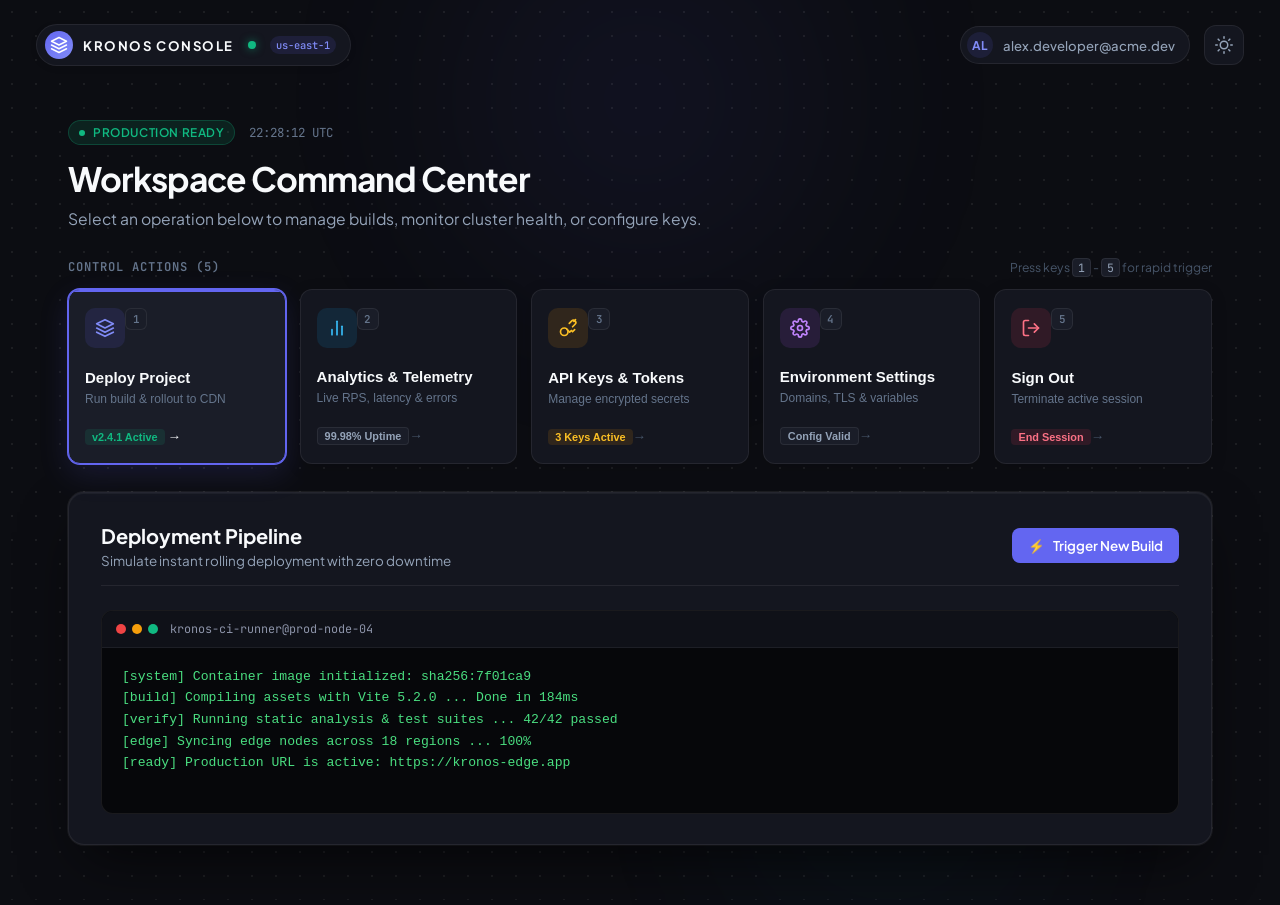
==== dashboard.html @ 4b3dcadc "feat: modern login page with 5-button command center dashboard" ====
<!DOCTYPE html>
<html lang="en">
<head>
  <meta charset="UTF-8">
  <meta name="viewport" content="width=device-width, initial-scale=1.0">
  <title>Command Center — Kronos Console</title>
  <link rel="preconnect" href="https://fonts.googleapis.com">
  <link rel="preconnect" href="https://fonts.gstatic.com" crossorigin>
  <link href="https://fonts.googleapis.com/css2?family=Plus+Jakarta+Sans:wght@400;500;600;700&family=JetBrains+Mono:wght@400;500;600&display=swap" rel="stylesheet">
  <link rel="stylesheet" href="style.css">
  <link rel="stylesheet" href="dashboard.css">
</head>
<body>
  <!-- Ambient background lighting -->
  <div class="ambient-glow glow-1"></div>
  <div class="ambient-glow glow-2"></div>
  <div class="dot-matrix-bg"></div>

  <!-- Top Navigation -->
  <header class="top-nav">
    <div class="brand-pill">
      <span class="brand-logo-mark">
        <svg width="18" height="18" viewBox="0 0 24 24" fill="none">
          <path d="M12 2L2 7L12 12L22 7L12 2Z" stroke="currentColor" stroke-width="2" stroke-linecap="round" stroke-linejoin="round"/>
          <path d="M2 17L12 22L22 17" stroke="currentColor" stroke-width="2" stroke-linecap="round" stroke-linejoin="round"/>
          <path d="M2 12L12 17L22 12" stroke="currentColor" stroke-width="2" stroke-linecap="round" stroke-linejoin="round"/>
        </svg>
      </span>
      <span class="brand-name">KRONOS CONSOLE</span>
      <span class="status-live-dot" title="Cluster Healthy"></span>
      <span class="brand-tag">us-east-1</span>
    </div>

    <div class="nav-right">
      <div class="user-pill" id="userPill">
        <span class="user-avatar-initials" id="userAvatar">AD</span>
        <span class="user-email-text" id="userEmailText">alex.developer@acme.dev</span>
      </div>

      <button id="themeToggleBtn" class="icon-btn" aria-label="Toggle theme" title="Switch Theme">
        <svg class="sun-icon" width="18" height="18" viewBox="0 0 24 24" fill="none" stroke="currentColor" stroke-width="2" stroke-linecap="round" stroke-linejoin="round">
          <circle cx="12" cy="12" r="5"></circle>
          <line x1="12" y1="1" x2="12" y2="3"></line>
          <line x1="12" y1="21" x2="12" y2="23"></line>
          <line x1="4.22" y1="4.22" x2="5.64" y2="5.64"></line>
          <line x1="18.36" y1="18.36" x2="19.78" y2="19.78"></line>
          <line x1="1" y1="12" x2="3" y2="12"></line>
          <line x1="21" y1="12" x2="23" y2="12"></line>
          <line x1="4.22" y1="19.78" x2="5.64" y2="18.36"></line>
          <line x1="18.36" y1="5.64" x2="19.78" y2="4.22"></line>
        </svg>
        <svg class="moon-icon" width="18" height="18" viewBox="0 0 24 24" fill="none" stroke="currentColor" stroke-width="2" stroke-linecap="round" stroke-linejoin="round">
          <path d="M21 12.79A9 9 0 1 1 11.21 3 7 7 0 0 0 21 12.79z"></path>
        </svg>
      </button>
    </div>
  </header>

  <!-- Main Dashboard Hub -->
  <main class="dashboard-wrapper">
    <div class="hub-container">
      
      <!-- Welcome Header -->
      <div class="hub-header">
        <div class="hub-tagline">
          <span class="badge-status">
            <span class="pulse-indicator"></span> Production Ready
          </span>
          <span class="hub-time" id="hubClock">14:38 UTC</span>
        </div>
        <h1 class="hub-title">Workspace Command Center</h1>
        <p class="hub-description">
          Select an operation below to manage builds, monitor cluster health, or configure keys.
        </p>
      </div>

      <!-- 5 Primary Action Buttons Grid -->
      <section class="action-buttons-section" aria-label="Quick Actions">
        <div class="actions-header-row">
          <span class="section-title">CONTROL ACTIONS (5)</span>
          <span class="shortcut-tip">Press keys <kbd>1</kbd> - <kbd>5</kbd> for rapid trigger</span>
        </div>

        <div class="action-grid">
          
          <!-- BUTTON 1: Deploy -->
          <button type="button" class="action-card btn-action-1 active" id="btnAction1" data-action="deploy">
            <div class="action-top">
              <div class="action-icon-box icon-deploy">
                <svg width="20" height="20" viewBox="0 0 24 24" fill="none" stroke="currentColor" stroke-width="2" stroke-linecap="round" stroke-linejoin="round">
                  <path d="M12 2L2 7L12 12L22 7L12 2Z"></path>
                  <path d="M2 17L12 22L22 17"></path>
                  <path d="M2 12L12 17L22 12"></path>
                </svg>
              </div>
              <span class="key-chip">1</span>
            </div>
            <div class="action-info">
              <span class="action-label">Deploy Project</span>
              <span class="action-desc">Run build & rollout to CDN</span>
            </div>
            <div class="action-footer">
              <span class="status-chip success">v2.4.1 Active</span>
              <span class="arrow-indicator">→</span>
            </div>
          </button>

          <!-- BUTTON 2: Analytics -->
          <button type="button" class="action-card btn-action-2" id="btnAction2" data-action="analytics">
            <div class="action-top">
              <div class="action-icon-box icon-analytics">
                <svg width="20" height="20" viewBox="0 0 24 24" fill="none" stroke="currentColor" stroke-width="2" stroke-linecap="round" stroke-linejoin="round">
                  <line x1="18" y1="20" x2="18" y2="10"></line>
                  <line x1="12" y1="20" x2="12" y2="4"></line>
                  <line x1="6" y1="20" x2="6" y2="14"></line>
                </svg>
              </div>
              <span class="key-chip">2</span>
            </div>
            <div class="action-info">
              <span class="action-label">Analytics & Telemetry</span>
              <span class="action-desc">Live RPS, latency & errors</span>
            </div>
            <div class="action-footer">
              <span class="status-chip neutral">99.98% Uptime</span>
              <span class="arrow-indicator">→</span>
            </div>
          </button>

          <!-- BUTTON 3: API Keys -->
          <button type="button" class="action-card btn-action-3" id="btnAction3" data-action="apikeys">
            <div class="action-top">
              <div class="action-icon-box icon-keys">
                <svg width="20" height="20" viewBox="0 0 24 24" fill="none" stroke="currentColor" stroke-width="2" stroke-linecap="round" stroke-linejoin="round">
                  <path d="M21 2l-2 2m-1.5 6.5l3-3a2.828 2.828 0 0 0-4-4l-3 3"></path>
                  <circle cx="7.5" cy="16.5" r="4.5"></circle>
                  <path d="M10.5 13.5L14 17l2-2 1.5 1.5 2.5-2.5"></path>
                </svg>
              </div>
              <span class="key-chip">3</span>
            </div>
            <div class="action-info">
              <span class="action-label">API Keys & Tokens</span>
              <span class="action-desc">Manage encrypted secrets</span>
            </div>
            <div class="action-footer">
              <span class="status-chip warn">3 Keys Active</span>
              <span class="arrow-indicator">→</span>
            </div>
          </button>

          <!-- BUTTON 4: Settings -->
          <button type="button" class="action-card btn-action-4" id="btnAction4" data-action="settings">
            <div class="action-top">
              <div class="action-icon-box icon-settings">
                <svg width="20" height="20" viewBox="0 0 24 24" fill="none" stroke="currentColor" stroke-width="2" stroke-linecap="round" stroke-linejoin="round">
                  <circle cx="12" cy="12" r="3"></circle>
                  <path d="M19.4 15a1.65 1.65 0 0 0 .33 1.82l.06.06a2 2 0 0 1 0 2.83 2 2 0 0 1-2.83 0l-.06-.06a1.65 1.65 0 0 0-1.82-.33 1.65 1.65 0 0 0-1 1.51V21a2 2 0 0 1-2 2 2 2 0 0 1-2-2v-.09A1.65 1.65 0 0 0 9 19.4a1.65 1.65 0 0 0-1.82.33l-.06.06a2 2 0 0 1-2.83 0 2 2 0 0 1 0-2.83l.06-.06a1.65 1.65 0 0 0 .33-1.82 1.65 1.65 0 0 0-1.51-1H3a2 2 0 0 1-2-2 2 2 0 0 1 2-2h.09A1.65 1.65 0 0 0 4.6 9a1.65 1.65 0 0 0-.33-1.82l-.06-.06a2 2 0 0 1 0-2.83 2 2 0 0 1 2.83 0l.06.06a1.65 1.65 0 0 0 1.82.33H9a1.65 1.65 0 0 0 1-1.51V3a2 2 0 0 1 2-2 2 2 0 0 1 2 2v.09a1.65 1.65 0 0 0 1 1.51 1.65 1.65 0 0 0 1.82-.33l.06-.06a2 2 0 0 1 2.83 0 2 2 0 0 1 0 2.83l-.06.06a1.65 1.65 0 0 0-.33 1.82V9a1.65 1.65 0 0 0 1.51 1H21a2 2 0 0 1 2 2 2 2 0 0 1-2 2h-.09a1.65 1.65 0 0 0-1.51 1z"></path>
                </svg>
              </div>
              <span class="key-chip">4</span>
            </div>
            <div class="action-info">
              <span class="action-label">Environment Settings</span>
              <span class="action-desc">Domains, TLS & variables</span>
            </div>
            <div class="action-footer">
              <span class="status-chip neutral">Config Valid</span>
              <span class="arrow-indicator">→</span>
            </div>
          </button>

          <!-- BUTTON 5: Sign Out -->
          <button type="button" class="action-card btn-action-5" id="btnAction5" data-action="signout">
            <div class="action-top">
              <div class="action-icon-box icon-logout">
                <svg width="20" height="20" viewBox="0 0 24 24" fill="none" stroke="currentColor" stroke-width="2" stroke-linecap="round" stroke-linejoin="round">
                  <path d="M9 21H5a2 2 0 0 1-2-2V5a2 2 0 0 1 2-2h4"></path>
                  <polyline points="16 17 21 12 16 7"></polyline>
                  <line x1="21" y1="12" x2="9" y2="12"></line>
                </svg>
              </div>
              <span class="key-chip">5</span>
            </div>
            <div class="action-info">
              <span class="action-label">Sign Out</span>
              <span class="action-desc">Terminate active session</span>
            </div>
            <div class="action-footer">
              <span class="status-chip danger">End Session</span>
              <span class="arrow-indicator">→</span>
            </div>
          </button>

        </div>
      </section>

      <!-- Dynamic Interactive View Panel -->
      <section class="dynamic-panel" id="dynamicPanel">
        
        <!-- Panel 1: Deploy Console -->
        <div class="panel-view active" id="view-deploy">
          <div class="panel-header">
            <div>
              <h3>Deployment Pipeline</h3>
              <p>Simulate instant rolling deployment with zero downtime</p>
            </div>
            <button class="panel-action-btn" id="triggerDeployBtn">
              <span class="btn-icon">⚡</span>
              <span>Trigger New Build</span>
            </button>
          </div>
          <div class="console-box">
            <div class="console-header">
              <span class="console-dots"><span></span><span></span><span></span></span>
              <span class="console-title">kronos-ci-runner@prod-node-04</span>
            </div>
            <pre class="console-output" id="consoleOutput">
[system] Container image initialized: sha256:7f01ca9
[build] Compiling assets with Vite 5.2.0 ... Done in 184ms
[verify] Running static analysis & test suites ... 42/42 passed
[edge] Syncing edge nodes across 18 regions ... 100%
[ready] Production URL is active: https://kronos-edge.app
            </pre>
          </div>
        </div>

        <!-- Panel 2: Analytics -->
        <div class="panel-view" id="view-analytics">
          <div class="panel-header">
            <div>
              <h3>Real-Time Metrics</h3>
              <p>Telemetry recorded over the last 60 minutes</p>
            </div>
            <button class="panel-action-btn" id="refreshStatsBtn">
              <span>↻ Refresh Metrics</span>
            </button>
          </div>
          <div class="metrics-grid">
            <div class="metric-card">
              <span class="metric-title">Total Requests</span>
              <span class="metric-value" id="valRequests">1,482,900</span>
              <span class="metric-delta positive">↑ 14.2% vs yesterday</span>
            </div>
            <div class="metric-card">
              <span class="metric-title">Average Latency</span>
              <span class="metric-value" id="valLatency">18.4 ms</span>
              <span class="metric-delta positive">↓ 3.1ms faster</span>
            </div>
            <div class="metric-card">
              <span class="metric-title">HTTP 5xx Errors</span>
              <span class="metric-value">0.002%</span>
              <span class="metric-delta positive">Stable & Healthy</span>
            </div>
          </div>
        </div>

        <!-- Panel 3: API Keys -->
        <div class="panel-view" id="view-apikeys">
          <div class="panel-header">
            <div>
              <h3>Active Secret Keys</h3>
              <p>Keys allow authenticated access to the Kronos Developer API</p>
            </div>
            <button class="panel-action-btn" id="generateKeyBtn">
              <span>+ Generate New Key</span>
            </button>
          </div>
          <div class="keys-list">
            <div class="key-row">
              <div class="key-details">
                <span class="key-name">Production Main Key</span>
                <span class="key-value" id="secretKeyDisplay">kr_live_948f219b••••••••••••••••</span>
              </div>
              <button class="btn-copy-key" id="copyKeyBtn">Copy Key</button>
            </div>
          </div>
        </div>

        <!-- Panel 4: Settings -->
        <div class="panel-view" id="view-settings">
          <div class="panel-header">
            <div>
              <h3>Environment Configuration</h3>
              <p>Manage cluster variables, maintenance mode, and webhook alerts</p>
            </div>
          </div>
          <div class="settings-list">
            <div class="setting-item">
              <div>
                <strong>Automated Rollback</strong>
                <p>Rolls back immediately if 5xx error spikes exceed 0.5%</p>
              </div>
              <label class="switch">
                <input type="checkbox" checked id="toggleRollback">
                <span class="slider"></span>
              </label>
            </div>
            <div class="setting-item">
              <div>
                <strong>Force HTTPS / HSTS Preload</strong>
                <p>Enforce strict TLS encryption on all apex and subdomains</p>
              </div>
              <label class="switch">
                <input type="checkbox" checked id="toggleHttps">
                <span class="slider"></span>
              </label>
            </div>
          </div>
        </div>

        <!-- Panel 5: Sign Out Notice -->
        <div class="panel-view" id="view-signout">
          <div class="signout-confirm-card">
            <div class="signout-icon-large">
              <svg width="28" height="28" viewBox="0 0 24 24" fill="none" stroke="currentColor" stroke-width="2" stroke-linecap="round" stroke-linejoin="round">
                <path d="M9 21H5a2 2 0 0 1-2-2V5a2 2 0 0 1 2-2h4"></path>
                <polyline points="16 17 21 12 16 7"></polyline>
                <line x1="21" y1="12" x2="9" y2="12"></line>
              </svg>
            </div>
            <h3>Ready to log out?</h3>
            <p>Your session tokens will be cleared and you'll return to the login screen.</p>
            <div class="signout-actions">
              <button class="btn-cancel" id="btnCancelSignOut">Stay Logged In</button>
              <button class="btn-confirm-signout" id="btnConfirmSignOut">Confirm Sign Out</button>
            </div>
          </div>
        </div>

      </section>

    </div>

    <!-- Live Toast Container -->
    <div id="toastContainer" class="toast-container" aria-live="polite"></div>
  </main>

  <script src="dashboard.js"></script>
</body>
</html>
---- style.css ----
/* =========================================================
   CRAFTED DESIGN SYSTEM & MODERN UI TOKENS
   Inspired by Linear, Raycast, & Stripe design engineering
   ========================================================= */

:root {
  /* Color Palette - Dark by Default (High Craft & Contrast) */
  --bg-main: #0c0d12;
  --bg-surface: #14161f;
  --bg-surface-elevated: #1a1d28;
  --bg-input: #10121a;
  --bg-input-focus: #151822;

  --border-subtle: rgba(255, 255, 255, 0.07);
  --border-medium: rgba(255, 255, 255, 0.12);
  --border-focus: #6366f1;
  --border-focus-glow: rgba(99, 102, 241, 0.25);

  --text-primary: #f8fafc;
  --text-secondary: #94a3b8;
  --text-muted: #64748b;
  --text-subtle: #475569;

  --accent-primary: #6366f1;
  --accent-hover: #4f46e5;
  --accent-light: rgba(99, 102, 241, 0.12);
  --accent-text: #818cf8;

  --danger: #f43f5e;
  --danger-bg: rgba(244, 63, 94, 0.1);
  --danger-border: rgba(244, 63, 94, 0.3);

  --success: #10b981;
  --success-bg: rgba(16, 185, 129, 0.1);

  --warning: #f59e0b;

  --shadow-card: 0 25px 60px -15px rgba(0, 0, 0, 0.65), 
                 0 0 0 1px var(--border-subtle),
                 0 1px 1px 0 rgba(255, 255, 255, 0.05) inset;
  --shadow-btn: 0 4px 12px rgba(99, 102, 241, 0.35), 0 1px 2px rgba(0, 0, 0, 0.4);

  --radius-sm: 8px;
  --radius-md: 12px;
  --radius-lg: 16px;
  --radius-full: 9999px;

  --font-sans: 'Plus Jakarta Sans', -apple-system, BlinkMacSystemFont, 'Segoe UI', Roboto, sans-serif;
  --font-mono: 'JetBrains Mono', monospace;

  --ease-spring: cubic-bezier(0.16, 1, 0.3, 1);
  --transition-fast: 0.15s ease;
  --transition-normal: 0.22s var(--ease-spring);
}

/* Light Theme Variables */
[data-theme="light"] {
  --bg-main: #f8fafc;
  --bg-surface: #ffffff;
  --bg-surface-elevated: #f1f5f9;
  --bg-input: #f8fafc;
  --bg-input-focus: #ffffff;

  --border-subtle: rgba(0, 0, 0, 0.07);
  --border-medium: rgba(0, 0, 0, 0.12);
  --border-focus: #4f46e5;
  --border-focus-glow: rgba(79, 70, 229, 0.18);

  --text-primary: #0f172a;
  --text-secondary: #475569;
  --text-muted: #64748b;
  --text-subtle: #94a3b8;

  --accent-primary: #4f46e5;
  --accent-hover: #4338ca;
  --accent-light: rgba(79, 70, 229, 0.08);
  --accent-text: #4f46e5;

  --shadow-card: 0 20px 45px -10px rgba(15, 23, 42, 0.08), 
                 0 0 0 1px rgba(0, 0, 0, 0.06),
                 0 1px 2px rgba(0, 0, 0, 0.03);
  --shadow-btn: 0 4px 14px rgba(79, 70, 229, 0.28);
}

/* Base Resets */
*, *::before, *::after {
  box-sizing: border-box;
  margin: 0;
  padding: 0;
}

body {
  font-family: var(--font-sans);
  background-color: var(--bg-main);
  color: var(--text-primary);
  min-height: 100vh;
  display: flex;
  flex-direction: column;
  position: relative;
  overflow-x: hidden;
  -webkit-font-smoothing: antialiased;
  -moz-osx-font-smoothing: grayscale;
  transition: background-color 0.3s ease, color 0.3s ease;
}

/* Background Atmosphere */
.dot-matrix-bg {
  position: fixed;
  inset: 0;
  background-image: radial-gradient(rgba(255, 255, 255, 0.07) 1px, transparent 1px);
  background-size: 24px 24px;
  pointer-events: none;
  z-index: 0;
}

[data-theme="light"] .dot-matrix-bg {
  background-image: radial-gradient(rgba(15, 23, 42, 0.05) 1px, transparent 1px);
}

.ambient-glow {
  position: fixed;
  border-radius: 50%;
  filter: blur(120px);
  opacity: 0.45;
  pointer-events: none;
  z-index: 0;
}

.glow-1 {
  width: 500px;
  height: 500px;
  background: radial-gradient(circle, rgba(99, 102, 241, 0.3), transparent 70%);
  top: -150px;
  left: 50%;
  transform: translateX(-50%);
}

.glow-2 {
  width: 400px;
  height: 400px;
  background: radial-gradient(circle, rgba(14, 165, 233, 0.2), transparent 70%);
  bottom: -100px;
  right: 15%;
}

[data-theme="light"] .ambient-glow {
  opacity: 0.25;
}

/* Top Navigation Bar */
.top-nav {
  position: relative;
  z-index: 10;
  display: flex;
  justify-content: space-between;
  align-items: center;
  padding: 24px 36px;
  max-width: 1400px;
  margin: 0 auto;
  width: 100%;
}

.brand-pill {
  display: inline-flex;
  align-items: center;
  gap: 10px;
  padding: 6px 14px 6px 8px;
  border-radius: var(--radius-full);
  background: var(--bg-surface);
  border: 1px solid var(--border-subtle);
  box-shadow: 0 2px 6px rgba(0, 0, 0, 0.1);
}

.brand-logo-mark {
  width: 28px;
  height: 28px;
  border-radius: 50%;
  background: linear-gradient(135deg, #6366f1, #818cf8);
  display: flex;
  align-items: center;
  justify-content: center;
  color: #fff;
}

.brand-name {
  font-size: 0.82rem;
  font-weight: 700;
  letter-spacing: 0.12em;
  color: var(--text-primary);
}

.brand-tag {
  font-family: var(--font-mono);
  font-size: 0.65rem;
  padding: 2px 6px;
  border-radius: var(--radius-full);
  background: var(--accent-light);
  color: var(--accent-text);
  font-weight: 500;
}

.icon-btn {
  background: var(--bg-surface);
  border: 1px solid var(--border-subtle);
  color: var(--text-secondary);
  width: 40px;
  height: 40px;
  border-radius: var(--radius-md);
  cursor: pointer;
  display: flex;
  align-items: center;
  justify-content: center;
  transition: all var(--transition-fast);
}

.icon-btn:hover {
  color: var(--text-primary);
  border-color: var(--border-medium);
  transform: translateY(-1px);
}

[data-theme="dark"] .sun-icon { display: block; }
[data-theme="dark"] .moon-icon { display: none; }
[data-theme="light"] .sun-icon { display: none; }
[data-theme="light"] .moon-icon { display: block; }

/* Page Wrapper */
.page-wrapper {
  position: relative;
  z-index: 5;
  flex: 1;
  display: flex;
  align-items: center;
  justify-content: center;
  padding: 20px 20px 50px;
}

/* Auth Card */
.auth-card {
  width: 100%;
  max-width: 440px;
  background: var(--bg-surface);
  border-radius: var(--radius-lg);
  box-shadow: var(--shadow-card);
  padding: 40px 36px 32px;
  border: 1px solid var(--border-subtle);
  position: relative;
  backdrop-filter: blur(16px);
  -webkit-backdrop-filter: blur(16px);
  animation: cardFadeUp 0.5s var(--ease-spring);
}

@keyframes cardFadeUp {
  from {
    opacity: 0;
    transform: translateY(18px) scale(0.985);
  }
  to {
    opacity: 1;
    transform: translateY(0) scale(1);
  }
}

/* Card Header */
.card-header {
  text-align: center;
  margin-bottom: 26px;
}

.avatar-ring {
  width: 54px;
  height: 54px;
  margin: 0 auto 16px;
  border-radius: 50%;
  padding: 2px;
  background: linear-gradient(180deg, var(--border-medium), transparent);
  display: flex;
  align-items: center;
  justify-content: center;
}

.avatar-inner {
  width: 100%;
  height: 100%;
  border-radius: 50%;
  background: var(--bg-surface-elevated);
  display: flex;
  align-items: center;
  justify-content: center;
  color: var(--accent-text);
}

.card-title {
  font-size: 1.55rem;
  font-weight: 700;
  letter-spacing: -0.025em;
  color: var(--text-primary);
  margin-bottom: 6px;
}

.card-subtitle {
  font-size: 0.88rem;
  color: var(--text-secondary);
  line-height: 1.45;
}

/* Tab Switcher */
.tab-switcher {
  display: flex;
  background: var(--bg-surface-elevated);
  padding: 4px;
  border-radius: var(--radius-md);
  margin-bottom: 24px;
  border: 1px solid var(--border-subtle);
  gap: 4px;
}

.tab-btn {
  flex: 1;
  display: inline-flex;
  align-items: center;
  justify-content: center;
  gap: 8px;
  padding: 8px 12px;
  font-size: 0.82rem;
  font-weight: 600;
  font-family: inherit;
  color: var(--text-muted);
  background: transparent;
  border: none;
  border-radius: 8px;
  cursor: pointer;
  transition: all var(--transition-fast);
}

.tab-btn:hover {
  color: var(--text-primary);
}

.tab-btn.active {
  background: var(--bg-surface);
  color: var(--text-primary);
  box-shadow: 0 2px 6px rgba(0, 0, 0, 0.15), 0 0 0 1px var(--border-subtle);
}

.badge-fast {
  font-family: var(--font-mono);
  font-size: 0.65rem;
  background: var(--accent-light);
  color: var(--accent-text);
  padding: 1px 6px;
  border-radius: 4px;
  font-weight: 600;
}

/* Social Buttons */
.social-row {
  display: grid;
  grid-template-columns: 1fr 1fr;
  gap: 12px;
  margin-bottom: 22px;
}

.btn-social {
  display: inline-flex;
  align-items: center;
  justify-content: center;
  gap: 10px;
  height: 42px;
  background: var(--bg-surface-elevated);
  border: 1px solid var(--border-subtle);
  border-radius: var(--radius-md);
  color: var(--text-primary);
  font-family: inherit;
  font-size: 0.86rem;
  font-weight: 500;
  cursor: pointer;
  transition: all var(--transition-fast);
}

.btn-social:hover {
  background: var(--bg-input-focus);
  border-color: var(--border-medium);
  transform: translateY(-1px);
}

.btn-social:active {
  transform: translateY(0);
}

/* Divider */
.divider {
  display: flex;
  align-items: center;
  text-align: center;
  margin: 20px 0 24px;
}

.divider::before,
.divider::after {
  content: '';
  flex: 1;
  border-bottom: 1px solid var(--border-subtle);
}

.divider span {
  padding: 0 14px;
  font-size: 0.75rem;
  text-transform: uppercase;
  letter-spacing: 0.06em;
  color: var(--text-subtle);
  font-weight: 500;
}

/* Form Groups */
.auth-form {
  display: flex;
  flex-direction: column;
  gap: 18px;
}

.auth-form.hidden {
  display: none;
}

.form-group {
  display: flex;
  flex-direction: column;
  gap: 7px;
  position: relative;
}

.label-row {
  display: flex;
  justify-content: space-between;
  align-items: baseline;
}

.label-row label {
  font-size: 0.83rem;
  font-weight: 600;
  color: var(--text-secondary);
}

.input-hint {
  font-size: 0.73rem;
  font-family: var(--font-mono);
  color: var(--text-subtle);
}

.forgot-link {
  font-size: 0.78rem;
  color: var(--accent-text);
  text-decoration: none;
  font-weight: 500;
  transition: color var(--transition-fast);
}

.forgot-link:hover {
  text-decoration: underline;
  color: var(--text-primary);
}

/* Inputs & Icons */
.input-wrapper {
  position: relative;
  display: flex;
  align-items: center;
}

.input-icon {
  position: absolute;
  left: 14px;
  color: var(--text-muted);
  pointer-events: none;
  display: flex;
  align-items: center;
  justify-content: center;
  transition: color var(--transition-fast);
}

.input-wrapper input {
  width: 100%;
  height: 44px;
  padding: 0 42px 0 42px;
  background-color: var(--bg-input);
  border: 1px solid var(--border-subtle);
  border-radius: var(--radius-md);
  font-family: inherit;
  font-size: 0.92rem;
  color: var(--text-primary);
  outline: none;
  transition: all var(--transition-fast);
}

.input-wrapper input::placeholder {
  color: var(--text-subtle);
  font-size: 0.88rem;
}

.input-wrapper input:hover {
  border-color: var(--border-medium);
}

.input-wrapper input:focus {
  background-color: var(--bg-input-focus);
  border-color: var(--border-focus);
  box-shadow: 0 0 0 3px var(--border-focus-glow);
}

.input-wrapper input:focus ~ .input-icon {
  color: var(--accent-primary);
}

/* Password Eye Button */
.btn-toggle-eye {
  position: absolute;
  right: 12px;
  background: transparent;
  border: none;
  color: var(--text-muted);
  cursor: pointer;
  display: flex;
  align-items: center;
  justify-content: center;
  padding: 6px;
  border-radius: 6px;
  transition: color var(--transition-fast);
}

.btn-toggle-eye:hover {
  color: var(--text-primary);
}

.btn-toggle-eye .eye-show { display: block; }
.btn-toggle-eye .eye-hide { display: none; }
.btn-toggle-eye.revealed .eye-show { display: none; }
.btn-toggle-eye.revealed .eye-hide { display: block; }

/* Caps Lock Alert */
.caps-warning {
  display: none;
  align-items: center;
  gap: 6px;
  font-size: 0.75rem;
  color: var(--warning);
  margin-top: 3px;
  font-weight: 500;
}

.caps-warning.visible {
  display: flex;
}

/* Error Message */
.error-msg {
  font-size: 0.76rem;
  color: var(--danger);
  min-height: 16px;
  opacity: 0;
  transform: translateY(-2px);
  transition: all var(--transition-fast);
  display: block;
}

.form-group.has-error .error-msg {
  opacity: 1;
  transform: translateY(0);
}

.form-group.has-error input {
  border-color: var(--danger);
  background: var(--danger-bg);
}

.form-group.has-error input:focus {
  box-shadow: 0 0 0 3px rgba(244, 63, 94, 0.2);
}

/* Shake Animation on Submit Error */
@keyframes shake {
  0%, 100% { transform: translateX(0); }
  20%, 60% { transform: translateX(-6px); }
  40%, 80% { transform: translateX(6px); }
}

.shake {
  animation: shake 0.35s ease-in-out;
}

/* Options / Remember Me */
.options-row {
  display: flex;
  align-items: center;
  justify-content: space-between;
  margin-top: -4px;
}

.custom-checkbox {
  display: inline-flex;
  align-items: center;
  gap: 10px;
  cursor: pointer;
  user-select: none;
}

.custom-checkbox input {
  position: absolute;
  opacity: 0;
  cursor: pointer;
  height: 0;
  width: 0;
}

.checkmark {
  width: 18px;
  height: 18px;
  background-color: var(--bg-surface-elevated);
  border: 1px solid var(--border-subtle);
  border-radius: 5px;
  display: flex;
  align-items: center;
  justify-content: center;
  color: #fff;
  transition: all var(--transition-fast);
}

.custom-checkbox input:checked ~ .checkmark {
  background-color: var(--accent-primary);
  border-color: var(--accent-primary);
}

.checkmark svg {
  opacity: 0;
  transform: scale(0.6);
  transition: all 0.15s var(--ease-spring);
}

.custom-checkbox input:checked ~ .checkmark svg {
  opacity: 1;
  transform: scale(1);
}

.checkbox-label {
  font-size: 0.82rem;
  color: var(--text-secondary);
}

/* Submit Button */
.btn-submit {
  position: relative;
  display: flex;
  align-items: center;
  justify-content: center;
  gap: 8px;
  width: 100%;
  height: 46px;
  background: var(--accent-primary);
  color: #ffffff;
  border: none;
  border-radius: var(--radius-md);
  font-family: inherit;
  font-size: 0.92rem;
  font-weight: 600;
  cursor: pointer;
  box-shadow: var(--shadow-btn);
  margin-top: 6px;
  overflow: hidden;
  transition: all var(--transition-fast);
}

.btn-submit:hover {
  background: var(--accent-hover);
  transform: translateY(-1px);
  box-shadow: 0 6px 18px rgba(99, 102, 241, 0.42);
}

.btn-submit:active {
  transform: translateY(0);
}

.btn-shortcut {
  font-family: var(--font-mono);
  font-size: 0.72rem;
  background: rgba(255, 255, 255, 0.2);
  padding: 2px 6px;
  border-radius: 4px;
  line-height: 1;
}

/* Spinner */
.spinner {
  display: none;
  width: 18px;
  height: 18px;
  border: 2px solid rgba(255, 255, 255, 0.3);
  border-top-color: #ffffff;
  border-radius: 50%;
  animation: spin 0.6s linear infinite;
}

@keyframes spin {
  to { transform: rotate(360deg); }
}

.btn-submit.loading .btn-text,
.btn-submit.loading .btn-shortcut {
  display: none;
}

.btn-submit.loading .spinner {
  display: inline-block;
}

.magic-helper-text {
  font-size: 0.78rem;
  color: var(--text-muted);
  text-align: center;
  line-height: 1.4;
  margin-top: -6px;
}

/* Card Footer */
.card-footer {
  margin-top: 28px;
  padding-top: 22px;
  border-top: 1px solid var(--border-subtle);
  text-align: center;
  display: flex;
  flex-direction: column;
  gap: 12px;
}

.card-footer p {
  font-size: 0.84rem;
  color: var(--text-secondary);
}

.card-footer a {
  color: var(--accent-text);
  font-weight: 600;
  text-decoration: none;
}

.card-footer a:hover {
  text-decoration: underline;
}

.security-seal {
  display: inline-flex;
  align-items: center;
  justify-content: center;
  gap: 6px;
  font-size: 0.72rem;
  color: var(--text-subtle);
}

/* Toast Notifications */
.toast-container {
  position: fixed;
  bottom: 24px;
  right: 24px;
  z-index: 100;
  display: flex;
  flex-direction: column;
  gap: 10px;
  pointer-events: none;
}

.toast {
  display: flex;
  align-items: center;
  gap: 12px;
  background: var(--bg-surface-elevated);
  border: 1px solid var(--border-medium);
  box-shadow: 0 10px 30px rgba(0, 0, 0, 0.4);
  padding: 12px 18px;
  border-radius: var(--radius-md);
  font-size: 0.84rem;
  color: var(--text-primary);
  min-width: 280px;
  pointer-events: auto;
  animation: toastSlideIn 0.3s var(--ease-spring);
  backdrop-filter: blur(10px);
}

@keyframes toastSlideIn {
  from {
    opacity: 0;
    transform: translateY(12px) scale(0.95);
  }
  to {
    opacity: 1;
    transform: translateY(0) scale(1);
  }
}

.toast.toast-out {
  opacity: 0;
  transform: translateY(8px) scale(0.95);
  transition: all 0.25s ease;
}

.toast-icon {
  width: 20px;
  height: 20px;
  display: flex;
  align-items: center;
  justify-content: center;
  border-radius: 50%;
  flex-shrink: 0;
}

.toast-success .toast-icon {
  color: var(--success);
}

.toast-info .toast-icon {
  color: var(--accent-text);
}

/* Mobile Responsiveness */
@media (max-width: 480px) {
  .top-nav {
    padding: 16px 20px;
  }
  .page-wrapper {
    padding: 12px 16px 36px;
  }
  .auth-card {
    padding: 30px 22px 24px;
  }
  .toast-container {
    left: 16px;
    right: 16px;
    bottom: 16px;
  }
  .toast {
    min-width: auto;
    width: 100%;
  }
}
---- dashboard.css ----
/* =========================================================
   DASHBOARD & 5-BUTTON COMMAND CENTER STYLES
   ========================================================= */

.nav-right {
  display: flex;
  align-items: center;
  gap: 14px;
}

.user-pill {
  display: flex;
  align-items: center;
  gap: 10px;
  background: var(--bg-surface);
  border: 1px solid var(--border-subtle);
  padding: 5px 14px 5px 6px;
  border-radius: var(--radius-full);
}

.user-avatar-initials {
  width: 26px;
  height: 26px;
  border-radius: 50%;
  background: var(--accent-light);
  color: var(--accent-text);
  font-size: 0.75rem;
  font-weight: 700;
  display: flex;
  align-items: center;
  justify-content: center;
}

.user-email-text {
  font-size: 0.82rem;
  font-weight: 500;
  color: var(--text-secondary);
}

.status-live-dot {
  width: 8px;
  height: 8px;
  background: var(--success);
  border-radius: 50%;
  box-shadow: 0 0 8px rgba(16, 185, 129, 0.6);
  display: inline-block;
  margin: 0 4px;
}

/* Dashboard Layout */
.dashboard-wrapper {
  position: relative;
  z-index: 5;
  flex: 1;
  max-width: 1200px;
  width: 100%;
  margin: 0 auto;
  padding: 20px 28px 60px;
}

.hub-container {
  display: flex;
  flex-direction: column;
  gap: 28px;
}

/* Hub Header */
.hub-header {
  margin-top: 10px;
}

.hub-tagline {
  display: flex;
  align-items: center;
  gap: 14px;
  margin-bottom: 12px;
}

.badge-status {
  display: inline-flex;
  align-items: center;
  gap: 8px;
  font-size: 0.74rem;
  font-weight: 600;
  text-transform: uppercase;
  letter-spacing: 0.05em;
  background: rgba(16, 185, 129, 0.12);
  color: #10b981;
  border: 1px solid rgba(16, 185, 129, 0.25);
  padding: 4px 10px;
  border-radius: var(--radius-full);
}

.pulse-indicator {
  width: 6px;
  height: 6px;
  background-color: #10b981;
  border-radius: 50%;
  animation: pulse 1.8s infinite;
}

@keyframes pulse {
  0% { transform: scale(0.95); box-shadow: 0 0 0 0 rgba(16, 185, 129, 0.7); }
  70% { transform: scale(1.1); box-shadow: 0 0 0 6px rgba(16, 185, 129, 0); }
  100% { transform: scale(0.95); box-shadow: 0 0 0 0 rgba(16, 185, 129, 0); }
}

.hub-time {
  font-family: var(--font-mono);
  font-size: 0.78rem;
  color: var(--text-muted);
}

.hub-title {
  font-size: 2.1rem;
  font-weight: 700;
  letter-spacing: -0.03em;
  color: var(--text-primary);
  margin-bottom: 8px;
}

.hub-description {
  font-size: 0.98rem;
  color: var(--text-secondary);
  max-width: 650px;
  line-height: 1.5;
}

/* Actions Header */
.actions-header-row {
  display: flex;
  justify-content: space-between;
  align-items: center;
  margin-bottom: 14px;
}

.section-title {
  font-family: var(--font-mono);
  font-size: 0.76rem;
  font-weight: 600;
  letter-spacing: 0.08em;
  color: var(--text-muted);
}

.shortcut-tip {
  font-size: 0.76rem;
  color: var(--text-subtle);
}

.shortcut-tip kbd {
  background: var(--bg-surface-elevated);
  border: 1px solid var(--border-subtle);
  border-radius: 4px;
  padding: 1px 5px;
  font-family: var(--font-mono);
  font-size: 0.72rem;
  color: var(--text-secondary);
}

/* 5 Action Buttons Grid */
.action-grid {
  display: grid;
  grid-template-columns: repeat(5, 1fr);
  gap: 14px;
}

.action-card {
  background: var(--bg-surface);
  border: 1px solid var(--border-subtle);
  border-radius: var(--radius-md);
  padding: 18px 16px;
  display: flex;
  flex-direction: column;
  justify-content: space-between;
  text-align: left;
  cursor: pointer;
  min-height: 175px;
  transition: all var(--transition-normal);
  position: relative;
  overflow: hidden;
  box-shadow: 0 4px 16px rgba(0, 0, 0, 0.15);
}

.action-card::before {
  content: '';
  position: absolute;
  top: 0;
  left: 0;
  right: 0;
  height: 2px;
  background: transparent;
  transition: background var(--transition-fast);
}

.action-card:hover {
  transform: translateY(-3px);
  border-color: var(--border-medium);
  box-shadow: 0 10px 28px rgba(0, 0, 0, 0.25);
}

.action-card.active {
  border-color: var(--accent-primary);
  background: var(--bg-surface-elevated);
  box-shadow: 0 10px 30px rgba(99, 102, 241, 0.15), 0 0 0 1px var(--accent-primary);
}

.action-card.active::before {
  background: var(--accent-primary);
}

.btn-action-5.active {
  border-color: var(--danger);
  box-shadow: 0 10px 30px rgba(244, 63, 94, 0.15), 0 0 0 1px var(--danger);
}

.btn-action-5.active::before {
  background: var(--danger);
}

/* Action Card Components */
.action-top {
  display: flex;
  justify-content: space-between;
  align-items: flex-start;
  margin-bottom: 14px;
}

.action-icon-box {
  width: 40px;
  height: 40px;
  border-radius: 10px;
  display: flex;
  align-items: center;
  justify-content: center;
  transition: transform var(--transition-fast);
}

.action-card:hover .action-icon-box {
  transform: scale(1.08);
}

.icon-deploy { background: rgba(99, 102, 241, 0.12); color: #818cf8; }
.icon-analytics { background: rgba(14, 165, 233, 0.12); color: #38bdf8; }
.icon-keys { background: rgba(245, 158, 11, 0.12); color: #fbbf24; }
.icon-settings { background: rgba(168, 85, 247, 0.12); color: #c084fc; }
.icon-logout { background: rgba(244, 63, 94, 0.12); color: #fb7185; }

.key-chip {
  font-family: var(--font-mono);
  font-size: 0.68rem;
  background: var(--bg-surface-elevated);
  border: 1px solid var(--border-subtle);
  color: var(--text-muted);
  width: 22px;
  height: 22px;
  display: flex;
  align-items: center;
  justify-content: center;
  border-radius: 6px;
  font-weight: 600;
}

.action-info {
  display: flex;
  flex-direction: column;
  gap: 4px;
  margin-bottom: 14px;
}

.action-label {
  font-size: 0.94rem;
  font-weight: 700;
  color: var(--text-primary);
  line-height: 1.25;
}

.action-desc {
  font-size: 0.75rem;
  color: var(--text-muted);
  line-height: 1.35;
}

.action-footer {
  display: flex;
  justify-content: space-between;
  align-items: center;
}

.status-chip {
  font-size: 0.68rem;
  font-weight: 600;
  padding: 2px 7px;
  border-radius: 4px;
}

.status-chip.success { background: rgba(16, 185, 129, 0.12); color: #10b981; }
.status-chip.neutral { background: var(--bg-surface-elevated); color: var(--text-secondary); border: 1px solid var(--border-subtle); }
.status-chip.warn { background: rgba(245, 158, 11, 0.12); color: #fbbf24; }
.status-chip.danger { background: rgba(244, 63, 94, 0.12); color: #fb7185; }

.arrow-indicator {
  font-size: 0.85rem;
  color: var(--text-subtle);
  transition: transform var(--transition-fast), color var(--transition-fast);
}

.action-card:hover .arrow-indicator,
.action-card.active .arrow-indicator {
  transform: translateX(3px);
  color: var(--text-primary);
}

/* Dynamic Panel Section */
.dynamic-panel {
  background: var(--bg-surface);
  border: 1px solid var(--border-subtle);
  border-radius: var(--radius-lg);
  padding: 30px 32px;
  box-shadow: var(--shadow-card);
  min-height: 320px;
}

.panel-view {
  display: none;
  animation: viewFade 0.3s var(--ease-spring);
}

.panel-view.active {
  display: block;
}

@keyframes viewFade {
  from { opacity: 0; transform: translateY(6px); }
  to { opacity: 1; transform: translateY(0); }
}

.panel-header {
  display: flex;
  justify-content: space-between;
  align-items: center;
  margin-bottom: 24px;
  padding-bottom: 16px;
  border-bottom: 1px solid var(--border-subtle);
}

.panel-header h3 {
  font-size: 1.25rem;
  font-weight: 700;
  color: var(--text-primary);
  margin-bottom: 4px;
}

.panel-header p {
  font-size: 0.84rem;
  color: var(--text-secondary);
}

.panel-action-btn {
  display: inline-flex;
  align-items: center;
  gap: 8px;
  padding: 9px 16px;
  background: var(--accent-primary);
  color: #fff;
  border: none;
  border-radius: var(--radius-sm);
  font-family: inherit;
  font-size: 0.84rem;
  font-weight: 600;
  cursor: pointer;
  transition: background var(--transition-fast), transform var(--transition-fast);
}

.panel-action-btn:hover {
  background: var(--accent-hover);
  transform: translateY(-1px);
}

/* Panel 1: Console View */
.console-box {
  background: #06070a;
  border: 1px solid rgba(255, 255, 255, 0.08);
  border-radius: var(--radius-md);
  overflow: hidden;
  font-family: var(--font-mono);
}

.console-header {
  background: #0f1118;
  padding: 10px 14px;
  border-bottom: 1px solid rgba(255, 255, 255, 0.06);
  display: flex;
  align-items: center;
  gap: 12px;
}

.console-dots {
  display: flex;
  gap: 6px;
}

.console-dots span {
  width: 10px;
  height: 10px;
  border-radius: 50%;
  background: #333745;
}

.console-dots span:nth-child(1) { background: #ef4444; }
.console-dots span:nth-child(2) { background: #f59e0b; }
.console-dots span:nth-child(3) { background: #10b981; }

.console-title {
  font-size: 0.74rem;
  color: #8c93a8;
}

.console-output {
  padding: 18px 20px;
  font-size: 0.82rem;
  line-height: 1.65;
  color: #4ade80;
  white-space: pre-wrap;
  min-height: 140px;
}

/* Panel 2: Metrics Grid */
.metrics-grid {
  display: grid;
  grid-template-columns: repeat(3, 1fr);
  gap: 18px;
}

.metric-card {
  background: var(--bg-surface-elevated);
  border: 1px solid var(--border-subtle);
  border-radius: var(--radius-md);
  padding: 20px;
  display: flex;
  flex-direction: column;
  gap: 8px;
}

.metric-title {
  font-size: 0.78rem;
  color: var(--text-muted);
  font-weight: 600;
  text-transform: uppercase;
  letter-spacing: 0.05em;
}

.metric-value {
  font-size: 1.8rem;
  font-weight: 700;
  color: var(--text-primary);
  font-family: var(--font-mono);
}

.metric-delta {
  font-size: 0.78rem;
  font-weight: 500;
}

.metric-delta.positive { color: var(--success); }

/* Panel 3: Keys List */
.keys-list {
  display: flex;
  flex-direction: column;
  gap: 12px;
}

.key-row {
  display: flex;
  justify-content: space-between;
  align-items: center;
  background: var(--bg-surface-elevated);
  border: 1px solid var(--border-subtle);
  border-radius: var(--radius-md);
  padding: 16px 20px;
}

.key-name {
  font-size: 0.88rem;
  font-weight: 600;
  color: var(--text-primary);
  display: block;
  margin-bottom: 4px;
}

.key-value {
  font-family: var(--font-mono);
  font-size: 0.82rem;
  color: var(--text-muted);
}

.btn-copy-key {
  background: var(--bg-surface);
  border: 1px solid var(--border-medium);
  color: var(--text-primary);
  padding: 7px 14px;
  border-radius: 6px;
  font-size: 0.8rem;
  font-weight: 600;
  cursor: pointer;
  transition: all var(--transition-fast);
}

.btn-copy-key:hover {
  background: var(--accent-light);
  color: var(--accent-text);
  border-color: var(--accent-primary);
}

/* Panel 4: Settings */
.settings-list {
  display: flex;
  flex-direction: column;
  gap: 16px;
}

.setting-item {
  display: flex;
  justify-content: space-between;
  align-items: center;
  padding: 16px 20px;
  background: var(--bg-surface-elevated);
  border: 1px solid var(--border-subtle);
  border-radius: var(--radius-md);
}

.setting-item strong {
  display: block;
  font-size: 0.9rem;
  color: var(--text-primary);
  margin-bottom: 2px;
}

.setting-item p {
  font-size: 0.78rem;
  color: var(--text-muted);
}

/* Switch Toggle */
.switch {
  position: relative;
  display: inline-block;
  width: 44px;
  height: 24px;
}

.switch input {
  opacity: 0;
  width: 0;
  height: 0;
}

.slider {
  position: absolute;
  cursor: pointer;
  inset: 0;
  background-color: var(--border-medium);
  transition: .3s;
  border-radius: 24px;
}

.slider:before {
  position: absolute;
  content: "";
  height: 18px;
  width: 18px;
  left: 3px;
  bottom: 3px;
  background-color: white;
  transition: .3s;
  border-radius: 50%;
}

input:checked + .slider {
  background-color: var(--accent-primary);
}

input:checked + .slider:before {
  transform: translateX(20px);
}

/* Panel 5: Sign Out Card */
.signout-confirm-card {
  text-align: center;
  max-width: 420px;
  margin: 20px auto;
  display: flex;
  flex-direction: column;
  align-items: center;
  gap: 12px;
}

.signout-icon-large {
  width: 58px;
  height: 58px;
  border-radius: 50%;
  background: rgba(244, 63, 94, 0.12);
  color: var(--danger);
  display: flex;
  align-items: center;
  justify-content: center;
  margin-bottom: 8px;
}

.signout-confirm-card h3 {
  font-size: 1.3rem;
  font-weight: 700;
  color: var(--text-primary);
}

.signout-confirm-card p {
  font-size: 0.86rem;
  color: var(--text-secondary);
  line-height: 1.45;
}

.signout-actions {
  display: flex;
  gap: 12px;
  margin-top: 10px;
  width: 100%;
}

.btn-cancel {
  flex: 1;
  padding: 10px 16px;
  background: var(--bg-surface-elevated);
  border: 1px solid var(--border-medium);
  color: var(--text-primary);
  border-radius: var(--radius-sm);
  font-weight: 600;
  font-size: 0.86rem;
  cursor: pointer;
}

.btn-confirm-signout {
  flex: 1;
  padding: 10px 16px;
  background: var(--danger);
  border: none;
  color: #fff;
  border-radius: var(--radius-sm);
  font-weight: 600;
  font-size: 0.86rem;
  cursor: pointer;
  transition: opacity var(--transition-fast);
}

.btn-confirm-signout:hover {
  opacity: 0.9;
}

/* Responsive */
@media (max-width: 1024px) {
  .action-grid {
    grid-template-columns: repeat(3, 1fr);
  }
}

@media (max-width: 768px) {
  .action-grid {
    grid-template-columns: repeat(2, 1fr);
  }
  .metrics-grid {
    grid-template-columns: 1fr;
  }
  .dashboard-wrapper {
    padding: 16px 18px 40px;
  }
}

@media (max-width: 480px) {
  .action-grid {
    grid-template-columns: 1fr;
  }
}
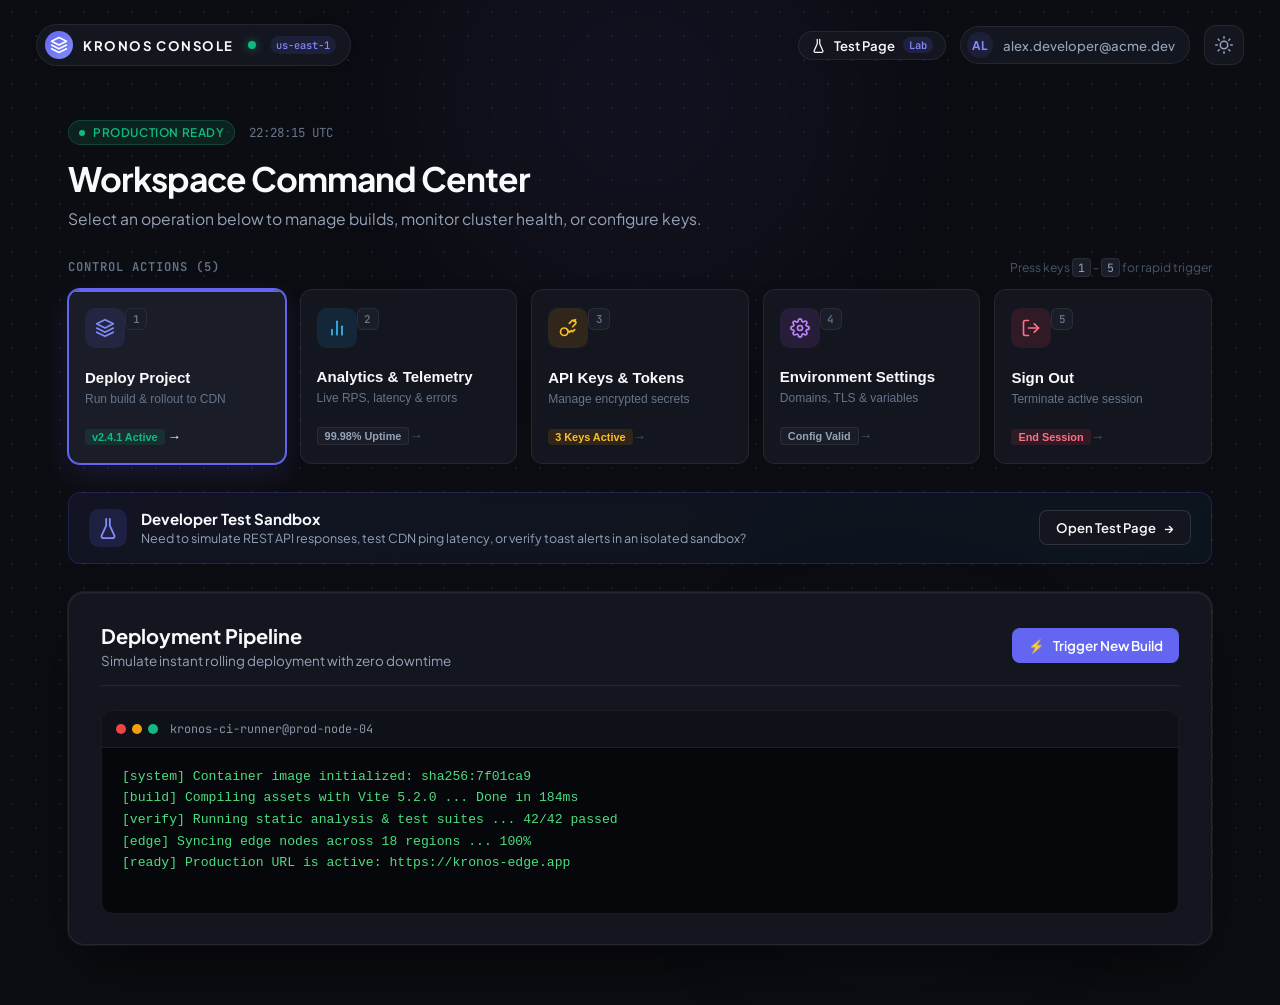
==== commit 1bbdcae8: "feat: add developer sandbox test page and dashboard navigation link" ====
--- a/dashboard.html
+++ b/dashboard.html
@@ -32,6 +32,14 @@
     </div>
 
     <div class="nav-right">
+      <a href="test.html" class="nav-test-pill" id="navTestBtn" title="Open Interactive Test Sandbox">
+        <svg width="15" height="15" viewBox="0 0 24 24" fill="none" stroke="currentColor" stroke-width="2" stroke-linecap="round" stroke-linejoin="round">
+          <path d="M10 2v7.31L4.89 20.7A2 2 0 0 0 6.64 23h10.72a2 2 0 0 0 1.75-2.3L14 9.31V2"></path>
+        </svg>
+        <span>Test Page</span>
+        <span class="badge-test-tag">Lab</span>
+      </a>
+
       <div class="user-pill" id="userPill">
         <span class="user-avatar-initials" id="userAvatar">AD</span>
         <span class="user-email-text" id="userEmailText">alex.developer@acme.dev</span>
@@ -195,6 +203,25 @@
         </div>
       </section>
 
+      <!-- Test Page Quick Access Banner -->
+      <section class="test-page-callout" aria-label="Testing Environment">
+        <div class="callout-content">
+          <div class="callout-icon-box">
+            <svg width="22" height="22" viewBox="0 0 24 24" fill="none" stroke="currentColor" stroke-width="2" stroke-linecap="round" stroke-linejoin="round">
+              <path d="M10 2v7.31L4.89 20.7A2 2 0 0 0 6.64 23h10.72a2 2 0 0 0 1.75-2.3L14 9.31V2"></path>
+            </svg>
+          </div>
+          <div class="callout-text">
+            <h4>Developer Test Sandbox</h4>
+            <p>Need to simulate REST API responses, test CDN ping latency, or verify toast alerts in an isolated sandbox?</p>
+          </div>
+        </div>
+        <a href="test.html" class="btn-callout-link" id="btnCalloutTest">
+          <span>Open Test Page</span>
+          <span class="callout-arrow">→</span>
+        </a>
+      </section>
+
       <!-- Dynamic Interactive View Panel -->
       <section class="dynamic-panel" id="dynamicPanel">
         
--- a/dashboard.css
+++ b/dashboard.css
@@ -679,3 +679,122 @@
     grid-template-columns: 1fr;
   }
 }
+
+/* Nav Test Page Pill */
+.nav-test-pill {
+  display: inline-flex;
+  align-items: center;
+  gap: 8px;
+  background: var(--bg-surface);
+  border: 1px solid var(--border-subtle);
+  padding: 5px 12px;
+  border-radius: var(--radius-full);
+  text-decoration: none;
+  color: var(--text-primary);
+  font-size: 0.82rem;
+  font-weight: 600;
+  transition: all var(--transition-fast);
+}
+
+.nav-test-pill:hover {
+  background: var(--bg-surface-elevated);
+  border-color: var(--border-medium);
+  transform: translateY(-1px);
+}
+
+.badge-test-tag {
+  font-family: var(--font-mono);
+  font-size: 0.65rem;
+  background: rgba(99, 102, 241, 0.15);
+  color: var(--accent-text);
+  padding: 1px 6px;
+  border-radius: var(--radius-full);
+  font-weight: 600;
+}
+
+/* Test Page Callout Banner */
+.test-page-callout {
+  display: flex;
+  justify-content: space-between;
+  align-items: center;
+  gap: 20px;
+  background: linear-gradient(135deg, rgba(99, 102, 241, 0.08), rgba(14, 165, 233, 0.05));
+  border: 1px solid rgba(99, 102, 241, 0.2);
+  border-radius: var(--radius-md);
+  padding: 16px 20px;
+  backdrop-filter: blur(8px);
+}
+
+.callout-content {
+  display: flex;
+  align-items: center;
+  gap: 14px;
+}
+
+.callout-icon-box {
+  width: 38px;
+  height: 38px;
+  border-radius: 10px;
+  background: rgba(99, 102, 241, 0.15);
+  color: var(--accent-text);
+  display: flex;
+  align-items: center;
+  justify-content: center;
+  flex-shrink: 0;
+}
+
+.callout-text h4 {
+  font-size: 0.94rem;
+  font-weight: 700;
+  color: var(--text-primary);
+  margin-bottom: 2px;
+}
+
+.callout-text p {
+  font-size: 0.78rem;
+  color: var(--text-secondary);
+  line-height: 1.35;
+}
+
+.btn-callout-link {
+  display: inline-flex;
+  align-items: center;
+  gap: 8px;
+  padding: 8px 16px;
+  background: var(--bg-surface);
+  border: 1px solid var(--border-medium);
+  color: var(--text-primary);
+  border-radius: var(--radius-sm);
+  text-decoration: none;
+  font-size: 0.82rem;
+  font-weight: 600;
+  white-space: nowrap;
+  transition: all var(--transition-fast);
+}
+
+.btn-callout-link:hover {
+  background: var(--accent-primary);
+  color: #fff;
+  border-color: var(--accent-primary);
+  transform: translateX(2px);
+}
+
+.btn-callout-link .callout-arrow {
+  transition: transform var(--transition-fast);
+}
+
+.btn-callout-link:hover .callout-arrow {
+  transform: translateX(3px);
+}
+
+@media (max-width: 640px) {
+  .test-page-callout {
+    flex-direction: column;
+    align-items: flex-start;
+  }
+  .btn-callout-link {
+    width: 100%;
+    justify-content: center;
+  }
+}
+
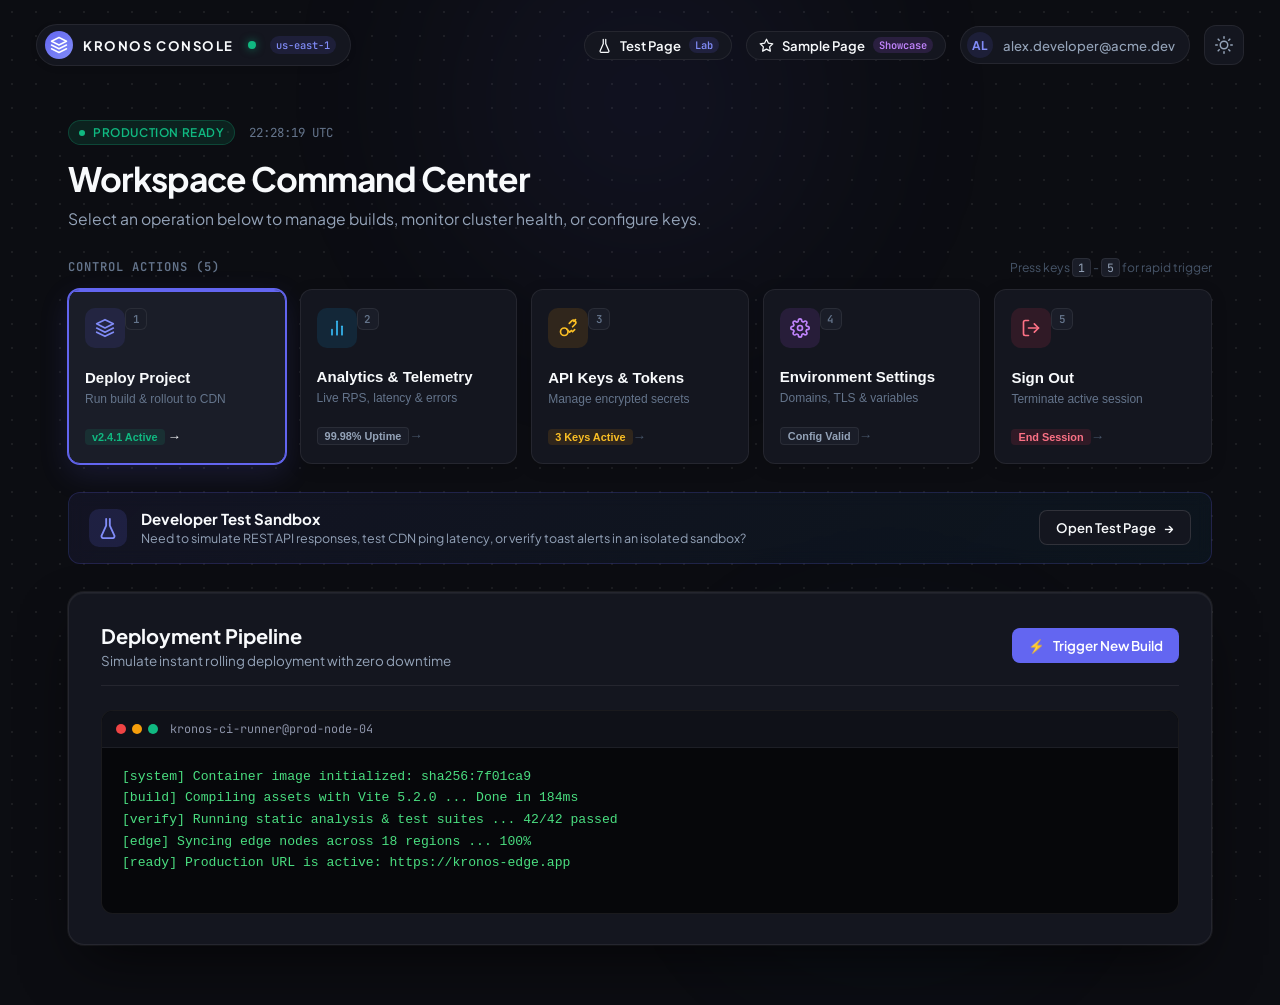
==== commit a0d6e4bf: "feat: add Sample Page component showcase and navigation" ====
--- a/dashboard.html
+++ b/dashboard.html
@@ -40,6 +40,14 @@
         <span class="badge-test-tag">Lab</span>
       </a>
 
+      <a href="sample.html" class="nav-sample-pill" id="navSampleBtn" title="Open Sample Showcase Page">
+        <svg width="15" height="15" viewBox="0 0 24 24" fill="none" stroke="currentColor" stroke-width="2" stroke-linecap="round" stroke-linejoin="round">
+          <polygon points="12 2 15.09 8.26 22 9.27 17 14.14 18.18 21.02 12 17.77 5.82 21.02 7 14.14 2 9.27 8.91 8.26 12 2"></polygon>
+        </svg>
+        <span>Sample Page</span>
+        <span class="badge-sample-tag">Showcase</span>
+      </a>
+
       <div class="user-pill" id="userPill">
         <span class="user-avatar-initials" id="userAvatar">AD</span>
         <span class="user-email-text" id="userEmailText">alex.developer@acme.dev</span>
--- a/dashboard.css
+++ b/dashboard.css
@@ -712,6 +712,38 @@
   font-weight: 600;
 }
 
+/* Nav Sample Page Pill */
+.nav-sample-pill {
+  display: inline-flex;
+  align-items: center;
+  gap: 8px;
+  background: var(--bg-surface);
+  border: 1px solid var(--border-subtle);
+  padding: 5px 12px;
+  border-radius: var(--radius-full);
+  text-decoration: none;
+  color: var(--text-primary);
+  font-size: 0.82rem;
+  font-weight: 600;
+  transition: all var(--transition-fast);
+}
+
+.nav-sample-pill:hover {
+  background: var(--bg-surface-elevated);
+  border-color: rgba(168, 85, 247, 0.4);
+  transform: translateY(-1px);
+}
+
+.badge-sample-tag {
+  font-family: var(--font-mono);
+  font-size: 0.65rem;
+  background: rgba(168, 85, 247, 0.15);
+  color: #c084fc;
+  padding: 1px 6px;
+  border-radius: var(--radius-full);
+  font-weight: 600;
+}
+
 /* Test Page Callout Banner */
 .test-page-callout {
   display: flex;
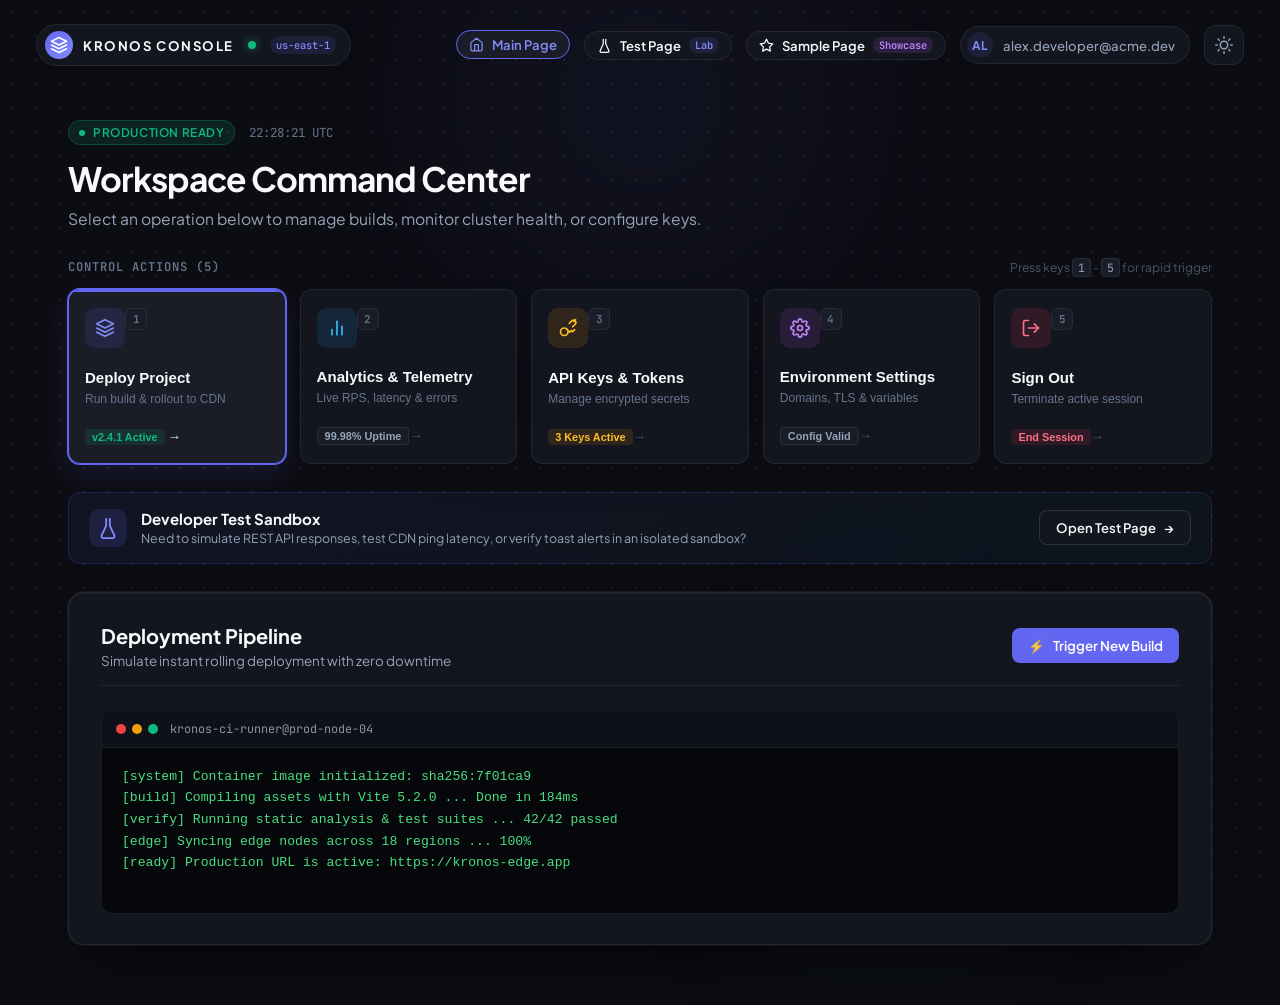
==== commit 362f24a9: "v3.0.0 - my third version: added main page button" ====
--- a/dashboard.html
+++ b/dashboard.html
@@ -32,6 +32,14 @@
     </div>
 
     <div class="nav-right">
+      <a href="dashboard.html" class="nav-main-pill active" id="navMainBtn" title="Go to Main Page">
+        <svg width="15" height="15" viewBox="0 0 24 24" fill="none" stroke="currentColor" stroke-width="2" stroke-linecap="round" stroke-linejoin="round">
+          <path d="M3 9l9-7 9 7v11a2 2 0 0 1-2 2H5a2 2 0 0 1-2-2z"></path>
+          <polyline points="9 22 9 12 15 12 15 22"></polyline>
+        </svg>
+        <span>Main Page</span>
+      </a>
+
       <a href="test.html" class="nav-test-pill" id="navTestBtn" title="Open Interactive Test Sandbox">
         <svg width="15" height="15" viewBox="0 0 24 24" fill="none" stroke="currentColor" stroke-width="2" stroke-linecap="round" stroke-linejoin="round">
           <path d="M10 2v7.31L4.89 20.7A2 2 0 0 0 6.64 23h10.72a2 2 0 0 0 1.75-2.3L14 9.31V2"></path>
--- a/dashboard.css
+++ b/dashboard.css
@@ -680,6 +680,30 @@
   }
 }
 
+/* Nav Main Page Pill */
+.nav-main-pill {
+  display: inline-flex;
+  align-items: center;
+  gap: 8px;
+  background: var(--bg-surface);
+  border: 1px solid var(--border-subtle);
+  padding: 5px 12px;
+  border-radius: var(--radius-full);
+  text-decoration: none;
+  color: var(--text-primary);
+  font-size: 0.82rem;
+  font-weight: 600;
+  transition: all var(--transition-fast);
+}
+
+.nav-main-pill:hover,
+.nav-main-pill.active {
+  background: var(--bg-surface-elevated);
+  border-color: var(--accent-primary);
+  color: var(--accent-text);
+  transform: translateY(-1px);
+}
+
 /* Nav Test Page Pill */
 .nav-test-pill {
   display: inline-flex;
